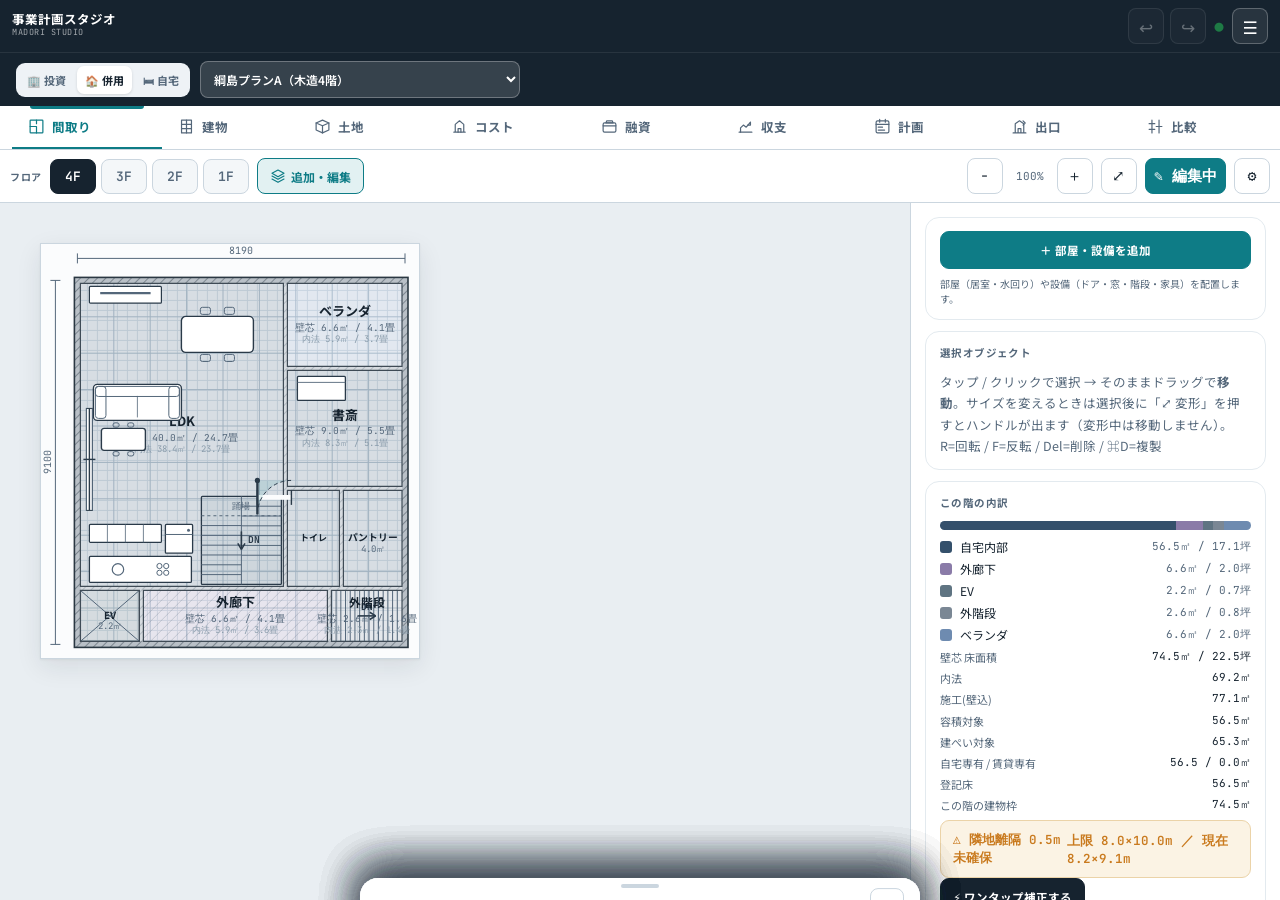
==== index.html @ b0214cd3 "feat: 間取りメーカーをPWA化し、1枚HTMLをファイル分割 1枚のHTML(396KB/3,904行)を、ホーム画面に追加できてオフラインでも動く PWAにした。あわせて今後の修正がしやすいよ" ====
<!DOCTYPE html>
<html lang="ja">
<head>
<meta charset="UTF-8">
<meta name="viewport" content="width=device-width, initial-scale=1.0, maximum-scale=1.0, user-scalable=no, viewport-fit=cover">
<title>事業計画スタジオ v43</title>

<!-- ===== PWA ===== -->
<link rel="manifest" href="manifest.webmanifest">
<meta name="theme-color" content="#16232F">
<meta name="description" content="賃貸併用住宅の間取り作成から、コスト・融資・収支・出口までを1画面で検討する事業計画スタジオ。">
<meta name="mobile-web-app-capable" content="yes">
<meta name="apple-mobile-web-app-capable" content="yes">
<meta name="apple-mobile-web-app-status-bar-style" content="black-translucent">
<meta name="apple-mobile-web-app-title" content="事業計画スタジオ">
<link rel="icon" href="icons/icon-192.png" sizes="192x192" type="image/png">
<link rel="icon" href="icons/favicon.svg" type="image/svg+xml">
<link rel="apple-touch-icon" href="icons/apple-touch-icon.png">

<link rel="preconnect" href="https://fonts.googleapis.com">
<link rel="preconnect" href="https://fonts.gstatic.com" crossorigin>
<link href="https://fonts.googleapis.com/css2?family=Space+Grotesk:wght@400;500;600;700&family=JetBrains+Mono:wght@400;500;600;700&family=Noto+Sans+JP:wght@400;500;700;900&display=swap" rel="stylesheet">
<link rel="stylesheet" href="css/app.css">
<link rel="stylesheet" href="css/app-extra.css">
<link rel="stylesheet" href="css/pwa.css">
</head>
<body>
<div class="app">
  <header>
    <div class="hleft"><div class="brand"><b>事業計画スタジオ</b><span>MADORI STUDIO</span></div></div>
    <div class="hright">
      <button class="menuBtn" id="undoBtn" title="元に戻す">↩</button>
      <button class="menuBtn" id="redoBtn" title="やり直す">↪</button>
      <span class="savedot" id="saveDot" title="自動保存">●</span>
      <button class="menuBtn" id="menuBtn" title="メニュー">☰</button>
    </div>
  </header>
  <div class="subhead">
    <div class="modebar" id="modebar">
      <button data-mode="invest" title="収益物件（自宅なし）">🏢 投資</button>
      <button data-mode="hybrid" title="自宅＋賃貸">🏠 併用</button>
      <button data-mode="home" title="自宅のみ">🛏 自宅</button>
    </div>
    <select id="scenSel" title="シナリオ切替"></select>
  </div>
  <nav class="tabbar" id="tabbar">
    <button data-view="plan" class="active"><svg viewBox="0 0 24 24"><rect x="3" y="3" width="18" height="18" rx="1"/><path d="M3 12h9M12 12v9M12 3v5"/></svg>間取り</button>
    <button data-view="building"><svg viewBox="0 0 24 24"><rect x="5" y="3" width="14" height="18"/><path d="M5 9h14M5 15h14M12 3v18"/></svg>建物</button>
    <button data-view="tochi"><svg viewBox="0 0 24 24"><path d="M3 7l9-4 9 4-9 4-9-4z"/><path d="M3 7v10l9 4 9-4V7"/><path d="M12 11v10"/></svg>土地</button>
    <button data-view="cost"><svg viewBox="0 0 24 24"><path d="M4 20h16M6 20V9l6-5 6 5v11"/><path d="M10 20v-5h4v5"/></svg>コスト</button>
    <button data-view="loan"><svg viewBox="0 0 24 24"><rect x="3" y="7" width="18" height="13" rx="2"/><path d="M3 11h18M8 4h8l1 3H7z"/></svg>融資</button>
    <button data-view="sim"><svg viewBox="0 0 24 24"><path d="M3 20h18"/><path d="M5 20v-6l4-4 4 3 6-7"/><path d="M19 6v4h-4"/></svg>収支</button>
    <button data-view="sched"><svg viewBox="0 0 24 24"><rect x="3" y="4" width="18" height="17" rx="2"/><path d="M3 9h18M8 2v4M16 2v4M6 13h6M6 17h9"/></svg>計画</button>
    <button data-view="exit" data-modes="invest hybrid"><svg viewBox="0 0 24 24"><path d="M3 21h18M6 21V8l6-4 6 4v13M10 21v-6h4v6"/><path d="M17 4l3 3-3 3"/></svg>出口</button>
    <button data-view="comp"><svg viewBox="0 0 24 24"><path d="M7 3v18M17 3v18M3 8h8M13 12h8M3 16h8"/></svg>比較</button>
  </nav>
  <main>
    <!-- ===== 間取り ===== -->
    <section class="view active" id="view-plan">
      <div class="plantop">
        <span class="floorlbl">フロア</span>
        <div class="ftabs" id="floortabs"></div>
        <button class="floorbtn" id="addFloor" title="フロアの切替・追加・複製・削除">
          <svg viewBox="0 0 24 24" aria-hidden="true"><path d="M12 3l9 5-9 5-9-5 9-5z"/><path d="M3 12l9 5 9-5"/><path d="M3 16.5l9 5 9-5"/></svg>追加・編集
        </button>
        <span style="flex:1"></span>
        <button class="iconbtn" id="zoomOut">−</button><span class="zoomval" id="zoomVal">100%</span><button class="iconbtn" id="zoomIn">＋</button>
        <button class="iconbtn" id="zoomFit" title="全体表示">⤢</button>
        <button class="iconbtn lockbtn editing" id="lockBtn" title="編集モード / 閲覧モードの切替">✎ 編集中</button>
        <button class="iconbtn" id="dispBtn" title="表示・設定">⚙</button>
      </div>
      <div class="planbody">
        <div class="stage" id="stage">
          <div class="canvaswrap" id="canvaswrap"><svg class="sheet" id="sheet" xmlns="http://www.w3.org/2000/svg"></svg></div>
          <div class="nudge" id="nudgePad">
            <button class="ndhead" id="ndMode" title="位置微調 ⇄ サイズ変更">✥ 位置を微調整</button>
            <div class="ndgrid">
            <button class="cnr" id="ndPos" title="パッドの位置を変える">✥</button><button data-nd="0,-1" title="上へ">↑</button><button class="cnr" id="ndUp" title="移動量を大きく">＋</button>
            <button data-nd="-1,0" title="左へ">←</button><button class="step" id="ndStep" title="移動量を切替">50mm</button><button data-nd="1,0" title="右へ">→</button>
            <button class="cnr" id="ndDn" title="移動量を小さく">－</button><button data-nd="0,1" title="下へ">↓</button><button class="cnr" id="ndClose" title="閉じる（移動モードへ）">✕</button>
            </div>
          </div>
          <div class="viewbadge" id="viewBadge">👁 閲覧モード（図面は動かせません）</div>
        </div>
        <aside class="deskside">
          <div class="card deskadd"><button class="btn pri" id="deskAddBtn">＋ 部屋・設備を追加</button><div class="hint" style="margin:7px 0 0">部屋（居室・水回り）や設備（ドア・窓・階段・家具）を配置します。</div></div>
          <div class="card"><h3>選択オブジェクト</h3>
            <div class="empty" id="inspectorEmptyD">タップ / クリックで選択 → そのままドラッグで<b>移動</b>。サイズを変えるときは選択後に「⤢ 変形」を押すとハンドルが出ます（変形中は移動しません）。<br>R=回転 / F=反転 / Del=削除 / ⌘D=複製</div>
            <div id="inspD"></div>
          </div>
          <div class="card"><h3>この階の内訳</h3><div id="floorSummaryD"></div></div>
        </aside>
      </div>
      <button class="fab" id="fabAdd" title="追加">＋</button>
      <div class="selbar pos-left" id="selbar">
        <button id="sbPos" title="バーの位置を変える">⇄</button>
        <span class="nm" id="selName"></span>
        <button id="sbMode" title="移動 / 変形 / 微調 を切替">✋ 移動</button>
        <button id="sbMerge" title="もう一つの部屋と合体">⊕ 合体</button>
        <button id="sbRot">回転</button><button id="sbFlip">反転</button><button id="sbDup">複製</button>
        <button class="pri" id="sbEdit">詳細</button><button class="dngr" id="sbDel">削除</button>
      </div>
    </section>
    <!-- ===== 建物 ===== -->
    <section class="view" id="view-building"><div class="scrollview"><div class="inner" id="buildingView"></div></div></section>
    <!-- ===== 資金 ===== -->
    <section class="view" id="view-tochi"><div class="scrollview"><div class="inner" id="tochiView"></div></div></section>
    <section class="view" id="view-cost"><div class="scrollview"><div class="inner" id="costView"></div></div></section>
    <!-- ===== 融資 ===== -->
    <section class="view" id="view-loan"><div class="scrollview"><div class="inner" id="loanView"></div></div></section>
    <!-- ===== 収支 ===== -->
    <section class="view" id="view-sim"><div class="scrollview"><div class="inner" id="simView"></div></div></section>
      <!-- ===== 計画 ===== -->
    <section class="view" id="view-sched"><div class="scrollview"><div class="inner" id="schedView"></div></div></section>
    <!-- ===== 出口 ===== -->
    <section class="view" id="view-exit"><div class="scrollview"><div class="inner" id="exitView"></div></div></section>
    <!-- ===== 比較 ===== -->
    <section class="view" id="view-comp"><div class="scrollview"><div class="inner" id="compView"></div></div></section>
  </main>
</div>

<div class="backdrop" id="backdrop"></div>

<div class="bsheet" id="addSheet"><div class="bh"><b>間取りに追加</b><button class="close" data-close>✕</button></div><div class="bc" id="addSheetBody"></div></div>
<div class="bsheet" id="inspSheet"><div class="bh"><b>オブジェクト詳細</b><button class="close" data-close>✕</button></div><div class="bc" id="inspM"></div></div>
<div class="bsheet" id="varSheet"><div class="bh"><b>バリエーション（型・サイズ）</b><button class="close" data-close>✕</button></div><div class="bc" id="varSheetBody"></div></div>
<div class="bsheet" id="dispSheet"><div class="bh"><b>表示設定</b><button class="close" data-close>✕</button></div><div class="bc" id="dispSheetBody"></div></div>
<div class="bsheet" id="exportSheet"><div class="bh"><b>エクスポート</b><button class="close" data-close>✕</button></div><div class="bc" id="exportSheetBody"></div></div>
<div class="bsheet" id="menuSheet"><div class="bh"><b>メニュー</b><button class="close" data-close>✕</button></div><div class="bc" id="menuSheetBody"></div></div>
<div class="bsheet" id="floorSheet"><div class="bh"><b>フロア（切替・追加・複製・削除）</b><button class="close" data-close>✕</button></div><div class="bc" id="floorSheetBody"></div></div>

<input type="file" id="fileInput" accept="application/json" style="display:none">
<div class="dimtip" id="dimtip"></div>

<!-- 更新通知バー（Service Workerが新バージョンを検知したときだけ表示） -->
<div class="pwa-update" id="pwaUpdate" role="status" aria-live="polite">
  <span>新しいバージョンがあります</span>
  <button type="button" id="pwaReload">更新する</button>
  <button type="button" id="pwaDismiss" class="ghost" aria-label="閉じる">×</button>
</div>

<script src="js/01-model.js"></script>
<script src="js/02-geometry.js"></script>
<script src="js/03-canvas.js"></script>
<script src="js/04-interact.js"></script>
<script src="js/05-geom-ops.js"></script>
<script src="js/06-finance.js"></script>
<script src="js/07-ui-parts.js"></script>
<script src="js/08-inspector.js"></script>
<script src="js/09-sheets.js"></script>
<script src="js/10-floors-io.js"></script>
<script src="js/11-state.js"></script>
<script src="js/12-view-cost.js"></script>
<script src="js/13-view-loan.js"></script>
<script src="js/14-view-sim.js"></script>
<script src="js/15-view-sched.js"></script>
<script src="js/16-view-comp.js"></script>
<script src="js/17-export.js"></script>
<script src="js/18-cards.js"></script>
<script src="js/19-view-tochi.js"></script>
<script src="js/99-boot.js"></script>
<script src="pwa.js"></script>
</body>
</html>
---- css/app.css ----
/* 事業計画スタジオ — 基本レイアウト・共通コンポーネント */
:root{
  --paper:#FBFCFD;--app-bg:#E9EEF2;--panel:#FFFFFF;--ink:#16232F;--ink-soft:#54677A;
  --line:#CBD6DF;--line-soft:#E3EAEF;--grid:#DCE5EB;--grid-major:#B9C8D3;--wall:#2A3A49;
  --accent:#0E7C86;--accent-soft:#E2F1F2;--wood:#A6763C;--own:#34506B;--rent:#0E7C86;
  --ok:#1E7A45;--ok-bg:#E7F4EC;--ng:#B4402F;--ng-bg:#FBEDEA;--warn:#C97A1E;--warn-bg:#FBF3E4;
  --mono:'JetBrains Mono',ui-monospace,monospace;--sans:'Space Grotesk','Noto Sans JP',system-ui,sans-serif;--jp:'Noto Sans JP',system-ui,sans-serif;
  --tabbar-h:56px;--sab:env(safe-area-inset-bottom,0px);
}
*{box-sizing:border-box;-webkit-tap-highlight-color:transparent}
html,body{height:100%}
body{margin:0;font-family:var(--sans);color:var(--ink);background:var(--app-bg);-webkit-font-smoothing:antialiased;overflow:hidden;overscroll-behavior:none}
.app{display:flex;flex-direction:column;height:100dvh}
button{font-family:var(--jp)}
/* ---------- Header ---------- */
header{display:flex;align-items:center;justify-content:space-between;gap:10px;padding:8px 12px;background:var(--ink);color:#fff;z-index:40;flex:0 0 auto}
.hleft{min-width:0;flex:1 1 auto;overflow:hidden}
.hright{display:flex;align-items:center;gap:6px;flex:0 0 auto}
.brand{display:flex;flex-direction:column;line-height:1.1;min-width:0}
.brand b{font-size:12.5px;font-weight:700;white-space:nowrap;overflow:hidden;text-overflow:ellipsis}
.brand span{font-family:var(--mono);font-size:8.5px;opacity:.6;letter-spacing:.5px}
.subhead{display:flex;align-items:center;gap:8px;padding:6px 10px;background:var(--ink);color:#fff;border-top:1px solid rgba(255,255,255,.08);flex:0 0 auto}
.subhead .modebar{flex:0 0 auto}
.subhead #scenSel{flex:1 1 auto;min-width:0;width:100%;font-family:var(--jp);font-weight:600;font-size:12px;padding:8px 9px;border:1px solid rgba(255,255,255,.28);border-radius:8px;background:rgba(255,255,255,.14);color:#fff}
.subhead #scenSel option{color:var(--ink)}
.menuBtn{width:36px;height:36px;border-radius:8px;border:1px solid rgba(255,255,255,.25);background:rgba(255,255,255,.08);color:#fff;font-size:17px;cursor:pointer;display:grid;place-items:center;flex:0 0 auto}
/* ---------- Tabbar ---------- */
nav.tabbar{display:flex;background:var(--panel);border-top:1px solid var(--line);z-index:45;flex:0 0 auto;overflow-x:auto;scrollbar-width:none;padding-bottom:var(--sab)}
nav.tabbar::-webkit-scrollbar{display:none}
nav.tabbar button{flex:1 0 auto;min-width:60px;border:none;background:none;padding:6px 6px 8px;cursor:pointer;display:flex;flex-direction:column;align-items:center;gap:3px;color:var(--ink-soft);font-size:10.5px;font-weight:700;position:relative}
nav.tabbar button svg{width:20px;height:20px;stroke:currentColor;fill:none;stroke-width:1.7;stroke-linecap:round;stroke-linejoin:round}
nav.tabbar button.active{color:var(--accent)}
nav.tabbar button.active::after{content:'';position:absolute;top:0;left:12%;right:12%;height:2.5px;border-radius:0 0 3px 3px;background:var(--accent)}
/* ---------- Views ---------- */
main{flex:1;min-height:0;position:relative}
.view{display:none;height:100%}
.view.active{display:flex;flex-direction:column}
.scrollview{overflow-y:auto;-webkit-overflow-scrolling:touch;padding:14px 14px calc(20px + var(--sab));}
.scrollview .inner{max-width:760px;margin:0 auto}
/* ---------- Plan view ---------- */
#view-plan{flex-direction:column}
.plantop{display:flex;align-items:center;gap:8px;padding:8px 10px;background:var(--panel);border-bottom:1px solid var(--line);flex:0 0 auto;overflow-x:auto;scrollbar-width:none}
.plantop::-webkit-scrollbar{display:none}
.ftabs{display:flex;gap:5px;flex:0 0 auto}
.floorlbl{font-family:var(--jp);font-size:10px;font-weight:700;color:var(--ink-soft);flex:0 0 auto;letter-spacing:.5px}
.floorbtn{display:inline-flex;align-items:center;gap:5px;height:36px;padding:0 12px;border:1.5px solid var(--accent);background:var(--accent-soft);color:var(--accent);border-radius:8px;font-family:var(--jp);font-size:12px;font-weight:700;cursor:pointer;flex:0 0 auto;white-space:nowrap}
.floorbtn svg{width:16px;height:16px;stroke:currentColor;fill:none;stroke-width:1.7;stroke-linecap:round;stroke-linejoin:round}
.floorbtn:active{background:var(--accent);color:#fff}
.ftab{font-family:var(--mono);font-size:13px;font-weight:600;padding:8px 14px;border-radius:8px;border:1px solid var(--line);background:#F4F7F9;color:var(--ink-soft);cursor:pointer;white-space:nowrap}
.ftab.active{background:var(--ink);color:#fff;border-color:var(--ink)}
.lockbtn{min-width:auto;padding:0 12px;font-family:var(--jp);font-size:12px;font-weight:800;gap:5px;display:flex;align-items:center}
.lockbtn.editing{background:var(--accent);color:#fff;border-color:var(--accent)}
.lockbtn.viewing{background:#F0F3F5;color:var(--ink-soft)}
.viewbadge{position:absolute;left:50%;top:8px;transform:translateX(-50%);z-index:18;background:rgba(22,35,47,.86);color:#fff;font-size:11px;font-weight:700;font-family:var(--jp);padding:5px 12px;border-radius:999px;pointer-events:none;display:none}
.viewbadge.show{display:block}
.iconbtn{min-width:36px;height:36px;display:grid;place-items:center;border:1px solid var(--line);background:#fff;border-radius:8px;cursor:pointer;font-family:var(--mono);font-size:15px;color:var(--ink);flex:0 0 auto;padding:0 8px}
.iconbtn:active{background:var(--accent-soft)}
.zoomval{font-family:var(--mono);font-size:11px;color:var(--ink-soft);min-width:38px;text-align:center;flex:0 0 auto}
.planbody{flex:1;display:flex;min-height:0}
.stage{flex:1;position:relative;overflow:auto;background:var(--app-bg);touch-action:pan-x pan-y}
.canvaswrap{padding:40px;min-width:min-content;min-height:min-content}
svg.sheet{display:block;background:var(--paper);box-shadow:0 1px 2px rgba(22,35,47,.06),0 8px 24px rgba(22,35,47,.09);border:1px solid var(--line);touch-action:none}
.obj{cursor:grab}
/* selection action bar (mobile) */
.selbar{position:absolute;display:none;gap:6px;background:var(--ink);border-radius:12px;padding:8px;box-shadow:0 8px 24px rgba(22,35,47,.35);z-index:20;align-items:center}
.selbar.pos-bottom{left:8px;right:8px;bottom:8px;flex-direction:row;overflow-x:auto;flex-wrap:nowrap;scrollbar-width:none}
.selbar.pos-bottom::-webkit-scrollbar{display:none}
.selbar.pos-bottom button{flex:0 0 auto;padding:0 10px;font-size:12px}
.insptabs{display:flex;gap:6px;margin:0 0 10px}
.insptabs button{flex:1;border:1px solid var(--line);background:#fff;border-radius:9px;padding:9px 6px;font-family:var(--jp);font-size:12.5px;font-weight:800;color:var(--ink-soft);cursor:pointer}
.insptabs button.on{background:var(--accent);color:#fff;border-color:var(--accent)}
.selbar.pos-left{left:6px;top:50%;transform:translateY(-50%);flex-direction:column;padding:6px;gap:5px}
.selbar.pos-right{right:6px;top:50%;transform:translateY(-50%);flex-direction:column;padding:6px;gap:5px}
.selbar.pos-left .nm,.selbar.pos-right .nm{display:none}
.selbar.pos-left button,.selbar.pos-right button{width:46px;min-width:0;height:36px;padding:0;font-size:10.5px;letter-spacing:-.02em}
.selbar.pos-left button#sbPos,.selbar.pos-right button#sbPos{height:28px;background:rgba(255,255,255,.06)}
.selbar button#sbPos{min-width:34px;background:rgba(255,255,255,.06)}
.fab.fabLeft{right:auto;left:14px}
.nudge{position:absolute;bottom:14px;right:14px;z-index:21;display:none;background:rgba(22,35,47,.9);padding:4px;border-radius:11px;box-shadow:0 6px 18px rgba(22,35,47,.32);touch-action:none}
.nudge.show{display:block}
.ndgrid{display:grid;grid-template-columns:repeat(3,var(--nd,30px));grid-template-rows:repeat(3,calc(var(--nd,30px) - 4px));gap:3px}
.nudge.sz-S{--nd:28px}
.nudge.sz-M{--nd:34px}
.nudge.sz-L{--nd:42px}
.ndhead{display:block;width:100%;border:0;background:rgba(255,255,255,.16);color:#fff;border-radius:7px;padding:4px 2px;font-family:var(--jp);font-size:9.5px;font-weight:800;margin-bottom:3px;cursor:grab;letter-spacing:-.03em;touch-action:none;white-space:nowrap}
.ndhead.rz{background:var(--accent)}
.nudge.pos-br{bottom:14px;right:14px;top:auto;left:auto}
.nudge.pos-bl{bottom:14px;left:14px;top:auto;right:auto}
.nudge.pos-tr{top:14px;right:14px;bottom:auto;left:auto}
.nudge.pos-tl{top:14px;left:14px;bottom:auto;right:auto}
.nudge button.cnr{background:rgba(255,255,255,.06);font-size:11px;color:#B9C8D3}
.nudge button.cnr:active{background:rgba(255,255,255,.2)}
.nudge button{border:0;background:rgba(255,255,255,.12);color:#fff;border-radius:7px;font-size:13px;display:grid;place-items:center;cursor:pointer;font-family:var(--mono);padding:0;line-height:1}
.nudge button:active{background:var(--accent)}
.nudge button.step{font-size:9px;font-family:var(--jp);font-weight:800;background:rgba(255,255,255,.22);letter-spacing:-.03em}
.nudge span{display:block}
.selbar.show{display:flex}
.selbar .nm{color:#fff;font-size:11.5px;font-weight:700;font-family:var(--jp);flex:1;min-width:0;overflow:hidden;text-overflow:ellipsis;white-space:nowrap;padding-left:6px}
.selbar button{height:38px;min-width:42px;border-radius:8px;border:none;background:rgba(255,255,255,.12);color:#fff;font-size:11px;font-weight:700;cursor:pointer;padding:0 8px}
.selbar button.pri{background:var(--accent)}
.selbar button.dngr{background:rgba(224,90,74,.85)}
.fab{position:absolute;right:14px;bottom:60px;width:52px;height:52px;border-radius:16px;background:var(--accent);color:#fff;border:none;font-size:26px;box-shadow:0 8px 20px rgba(14,124,134,.45);cursor:pointer;z-index:19;display:grid;place-items:center}
/* desktop side */
aside.deskside{display:none}
/* ---------- Sections / cards ---------- */
.card{background:var(--panel);border:1px solid var(--line-soft);border-radius:14px;padding:14px 15px;margin-bottom:12px;box-shadow:0 1px 2px rgba(22,35,47,.04)}
.card h3{margin:0 0 10px;font-size:10.5px;letter-spacing:.8px;text-transform:uppercase;color:var(--ink-soft);font-weight:700;font-family:var(--sans)}
.card h3 .tag{float:right;font-family:var(--mono);font-size:9.5px;color:var(--accent);text-transform:none;letter-spacing:0}
.field{display:flex;flex-direction:column;gap:3px;margin-bottom:9px}
.field label{font-size:10.5px;color:var(--ink-soft);font-weight:600;font-family:var(--jp)}
select,input[type=number],input[type=text]{font-family:var(--mono);font-size:14px;padding:8px 9px;border:1px solid var(--line);border-radius:8px;background:#fff;color:var(--ink);width:100%;min-height:38px}
input[type=text]{font-family:var(--jp)}
.row2{display:grid;grid-template-columns:1fr 1fr;gap:9px}
.row3{display:grid;grid-template-columns:1fr 1fr 1fr;gap:7px}
.switch{display:inline-flex;align-items:center;gap:7px;cursor:pointer;font-size:12px;color:var(--ink);font-weight:600;font-family:var(--jp);min-height:34px}
.switch input{accent-color:var(--accent);width:17px;height:17px}
button.btn{font-family:var(--jp);font-size:12.5px;font-weight:700;padding:9px 12px;border-radius:9px;border:1px solid var(--line);background:#fff;color:var(--ink);cursor:pointer;white-space:nowrap;min-height:38px}
button.btn.pri{background:var(--accent);color:#fff;border-color:var(--accent)}
.deskadd .btn{width:100%}
button.btn:active{background:var(--accent-soft)}
button.btn.solid{background:var(--ink);color:#fff;border-color:var(--ink)}
button.btn.del{border-color:#e6b3ae;color:var(--ng)}
.readout{display:flex;justify-content:space-between;align-items:baseline;background:#F4F7F9;border:1px solid var(--line-soft);border-radius:8px;padding:9px 11px;margin-bottom:7px;gap:8px}
.readout .k{font-size:11px;color:var(--ink-soft);font-weight:600;font-family:var(--jp)}
.readout .v{font-family:var(--mono);font-size:13px;font-weight:600;text-align:right}
.grid2{display:grid;grid-template-columns:1fr auto;gap:5px 10px;font-family:var(--mono);font-size:12px;margin-top:6px}
.grid2 .g-k{color:var(--ink-soft);font-family:var(--jp)}.grid2 .g-v{text-align:right}
.grid3{display:grid;grid-template-columns:1.2fr 1fr 1fr;gap:4px 8px;font-family:var(--mono);font-size:12px;margin-top:6px}
.grid3 .h{font-family:var(--jp);color:var(--ink-soft);font-weight:700;font-size:9.5px}
.grid3 .g-k{color:var(--ink-soft);font-family:var(--jp)}.grid3 .g-v{text-align:right}
.subttl{font-size:10.5px;color:var(--ink-soft);font-family:var(--jp);font-weight:700;margin:13px 0 5px}
.hint{font-size:10.5px;color:var(--ink-soft);font-family:var(--jp);line-height:1.6;margin-top:9px}
.ratio{display:flex;justify-content:space-between;align-items:center;margin-top:7px;padding:10px 12px;border-radius:9px;font-family:var(--mono);font-size:12.5px;border:1px solid var(--line-soft);font-weight:600}
.ratio.ok{background:var(--ok-bg);border-color:#B6DEC4;color:var(--ok)}
.ratio.ng{background:var(--ng-bg);border-color:#EAC0B9;color:var(--ng)}
.ratio.warn{background:var(--warn-bg);border-color:#EBD3A8;color:var(--warn)}
.big{background:var(--ink);color:#fff;border-radius:10px;padding:12px 14px;margin-top:9px;display:flex;justify-content:space-between;align-items:baseline}
.big .k{font-size:11.5px;opacity:.85;font-family:var(--jp)}.big .v{font-family:var(--mono);font-size:17px;font-weight:700}
.patlist{display:flex;flex-direction:column;gap:6px;margin:6px 0}
.patlist button{display:block;width:100%;text-align:left;border:1px solid var(--line);background:#fff;border-radius:10px;padding:9px 11px;cursor:pointer;font-family:var(--jp);color:var(--ink)}
.patlist button.on{border-color:var(--accent);background:rgba(14,124,134,.07)}
.patlist button b{display:block;font-size:12.5px;font-weight:800;margin-bottom:3px}
.patlist button .sz{display:flex;gap:10px;flex-wrap:wrap;font-family:var(--mono);font-size:10.5px;color:var(--ink-soft)}
.patlist button .sz i{font-style:normal;background:#EEF2F5;border-radius:4px;padding:1px 5px}
.patlist button small{display:block;margin-top:4px;font-size:10px;color:var(--ink-soft);line-height:1.45}
.tblwrap{overflow-x:auto;-webkit-overflow-scrolling:touch}
.tblwrap table.cost{min-width:560px}
table.cost tr.sumrow td{border-top:1px solid var(--line);font-weight:800}
table.cost{width:100%;border-collapse:collapse;margin-top:4px;font-family:var(--mono);font-size:12px}
table.cost th{font-size:9.5px;color:var(--ink-soft);font-weight:700;text-align:right;padding:3px 4px;font-family:var(--jp)}
table.cost th:first-child{text-align:left}
table.cost td{padding:3px 4px;text-align:right}
table.cost td:first-child{text-align:left;font-family:var(--jp)}
table.cost input{width:64px;text-align:right;padding:6px 6px;min-height:34px}
.kbar{height:9px;border-radius:5px;background:var(--line-soft);overflow:hidden;display:flex;margin:7px 0 5px}
.kbar i{display:block;height:100%}
.legend{display:flex;flex-direction:column;gap:5px;margin-top:8px}
.legend .li{display:flex;align-items:center;gap:8px;font-size:12px;font-family:var(--jp)}
.legend .dot{width:12px;height:12px;border-radius:3px;flex:0 0 auto}
.legend .amt{margin-left:auto;font-family:var(--mono);font-size:11px;color:var(--ink-soft)}
.flags{display:grid;grid-template-columns:1fr 1fr;gap:6px 8px;margin:2px 0 8px}
.flags label{display:flex;align-items:center;gap:7px;font-size:12px;font-family:var(--jp);cursor:pointer;min-height:30px}
.flags input{accent-color:var(--accent);width:17px;height:17px}
.miniact{display:flex;gap:7px;margin-top:8px;flex-wrap:wrap}
.miniact button{flex:1;min-width:60px}
.calc{background:#F4F7F9;border:1px solid var(--line-soft);border-radius:8px;padding:10px 11px;font-family:var(--mono);font-size:12px;line-height:1.8}
.calc .rowc{display:flex;justify-content:space-between}
.calc .warnc{color:var(--warn)}.calc .okc{color:var(--ok)}
.empty{color:var(--ink-soft);font-size:12.5px;line-height:1.7;font-family:var(--jp)}
/* ---------- Badges strip ---------- */
.badges{display:grid;grid-template-columns:1fr 1fr;gap:8px;margin-bottom:12px}
.badge{border-radius:12px;padding:10px 12px;border:1px solid var(--line-soft);background:var(--panel)}
.badge .bk{font-size:10px;color:var(--ink-soft);font-weight:700;font-family:var(--jp)}
.badge .bv{font-family:var(--mono);font-size:15px;font-weight:700;margin-top:2px}
.badge.ok .bv{color:var(--ok)}.badge.ng .bv{color:var(--ng)}.badge.warn .bv{color:var(--warn)}
/* ---------- Building stack view ---------- */
.stack{display:flex;flex-direction:column;gap:0;margin:4px 0 12px}
.slab{display:flex;gap:12px;align-items:stretch;background:var(--panel);border:1px solid var(--line);padding:10px 12px;cursor:pointer;position:relative}
.slab:first-child{border-radius:14px 14px 0 0}
.slab:last-child{border-radius:0 0 14px 14px;border-bottom-width:3px}
.slab + .slab{border-top:none}
.slab:active{background:var(--accent-soft)}
.slab .thumb{flex:0 0 auto;display:grid;place-items:center}
.slab .thumb svg{display:block;background:var(--paper);border:1px solid var(--line-soft);border-radius:4px}
.slab .meta{flex:1;min-width:0;display:flex;flex-direction:column;justify-content:center;gap:4px}
.slab .fn{font-family:var(--mono);font-weight:700;font-size:15px}
.slab .fa{font-family:var(--mono);font-size:11px;color:var(--ink-soft)}
.slab .fbar{height:7px;border-radius:4px;background:var(--line-soft);overflow:hidden;display:flex}
.slab .fbar i{height:100%}
.slab .go{align-self:center;color:var(--ink-soft);font-size:16px}
.gauge{margin:6px 0 4px}
.gauge .gtrack{position:relative;height:26px;border-radius:8px;background:linear-gradient(90deg,var(--ng-bg),var(--ng-bg) 50%,var(--ok-bg) 50%);border:1px solid var(--line-soft);overflow:hidden}
.gauge .gfill{position:absolute;left:0;top:0;bottom:0;background:var(--own);opacity:.85}
.gauge .gmark{position:absolute;left:50%;top:-2px;bottom:-2px;width:2px;background:var(--ink)}
.gauge .glabel{position:absolute;inset:0;display:flex;align-items:center;justify-content:center;color:#fff;font-family:var(--mono);font-weight:700;font-size:13px;text-shadow:0 1px 2px rgba(0,0,0,.4)}
/* ---------- Bottom sheets ---------- */
.backdrop{position:fixed;inset:0;background:rgba(22,35,47,.45);opacity:0;pointer-events:none;transition:opacity .18s;z-index:60}
.backdrop.show{opacity:1;pointer-events:auto}
.bsheet{position:fixed;left:0;right:0;bottom:0;max-height:82dvh;background:var(--panel);border-radius:18px 18px 0 0;transform:translateY(105%);transition:transform .22s cubic-bezier(.3,.9,.3,1);z-index:70;display:flex;flex-direction:column;box-shadow:0 -10px 40px rgba(22,35,47,.25)}
.bsheet.open{transform:translateY(0)}
.bsheet .bh{flex:0 0 auto;padding:10px 16px 8px;display:flex;align-items:center;gap:10px;border-bottom:1px solid var(--line-soft)}
.bsheet .bh::before{content:"";position:absolute;top:6px;left:50%;transform:translateX(-50%);width:38px;height:4px;border-radius:2px;background:var(--line)}
.bsheet .bh b{font-size:13px;font-family:var(--jp);flex:1;padding-top:4px}
.bsheet .bh .close{width:34px;height:34px;border-radius:8px;border:1px solid var(--line);background:#fff;font-size:14px;cursor:pointer}
.bsheet .bc{overflow-y:auto;-webkit-overflow-scrolling:touch;padding:12px 16px calc(16px + var(--sab))}
/* palette in sheet */
.palcat{font-size:10.5px;color:var(--ink-soft);font-weight:700;font-family:var(--jp);margin:12px 0 7px}
.palcat:first-child{margin-top:0}
.palgrid{display:grid;grid-template-columns:repeat(auto-fill,minmax(96px,1fr));gap:7px}
.palgrid button{border:1px solid var(--line);border-radius:10px;background:#fff;padding:9px 6px;font-family:var(--jp);font-size:11.5px;font-weight:600;cursor:pointer;display:flex;flex-direction:column;align-items:center;gap:4px;min-height:52px}
.palgrid button small{font-family:var(--mono);font-size:9px;color:var(--ink-soft);font-weight:500}
.palgrid button:active{background:var(--accent-soft);border-color:var(--accent)}
.palgrid button .sw{width:14px;height:14px;border-radius:4px}
/* menu sheet */
.menulist{display:flex;flex-direction:column;gap:7px}
.menulist button{text-align:left;display:flex;align-items:center;gap:10px}
/* chart */
.chartbox{margin-top:8px;border:1px solid var(--line-soft);border-radius:10px;background:#fff;padding:8px 6px 2px;overflow:hidden}
.chartbox svg{display:block;width:100%;height:auto}
.charttitle{font-size:10px;color:var(--ink-soft);font-weight:700;font-family:var(--jp);padding:0 6px 4px}
.cftable{overflow-x:auto;margin-top:8px;border:1px solid var(--line-soft);border-radius:10px}
.cftable table{border-collapse:collapse;font-family:var(--mono);font-size:10.5px;width:100%;min-width:640px}
.cftable th{position:sticky;top:0;background:#F4F7F9;font-family:var(--jp);font-size:9px;color:var(--ink-soft);padding:6px 7px;text-align:right;border-bottom:1px solid var(--line-soft);white-space:nowrap}
.cftable td{padding:4px 7px;text-align:right;border-bottom:1px solid #F1F5F8;white-space:nowrap}
.cftable td:first-child,.cftable th:first-child{text-align:left;position:sticky;left:0;background:#fff}
.cftable th:first-child{background:#F4F7F9}
.neg{color:var(--ng)}.pos{color:var(--ok)}
.dimtip{position:fixed;z-index:200;background:var(--ink);color:#fff;font-family:var(--mono);font-size:11px;padding:4px 8px;border-radius:5px;pointer-events:none;transform:translate(-50%,-160%);white-space:nowrap;display:none}
/* ---------- Desktop ---------- */
@media (min-width:900px){
  nav.tabbar{order:-0;border-top:none;border-bottom:1px solid var(--line);justify-content:flex-start;padding:0 12px}
  nav.tabbar button{flex:0 0 auto;flex-direction:row;gap:7px;padding:11px 16px;font-size:12.5px;border-bottom:2.5px solid transparent}
  nav.tabbar button.active{border-bottom-color:var(--accent)}
  nav.tabbar button svg{width:17px;height:17px}
  .app{--tabbar-h:0px}
  aside.deskside{display:flex;flex-direction:column;width:370px;flex:0 0 370px;background:var(--panel);border-left:1px solid var(--line);overflow-y:auto;padding:14px}
  aside.deskside .card{box-shadow:none}
  .fab{display:none}
  .selbar.pos-bottom{left:auto;right:390px;max-width:520px}
  .selbar.pos-right{right:384px}
  .badges{grid-template-columns:repeat(4,1fr)}
  .bsheet{left:50%;right:auto;transform:translate(-50%,110%);width:560px;border-radius:18px;bottom:30px}
  .bsheet.open{transform:translate(-50%,0)}
  /* ---- v12: PC最適化 ---- */
  .subhead{padding:8px 16px;gap:10px;justify-content:flex-start}
  .subhead #scenSel{flex:0 1 320px;max-width:320px;width:auto}
  .scrollview{padding:20px 24px calc(24px + var(--sab))}
  .scrollview .inner{max-width:880px}
  /* ホバー（PCのみ） */
  button.btn:hover{border-color:var(--accent);background:var(--accent-soft)}
  .modebar button:hover{color:var(--ink)}
  nav.tabbar button:hover{color:var(--accent)}
  .loancard:hover{border-color:var(--accent)}
  .caprow:hover,.tecard:hover,.infocard:hover{box-shadow:0 2px 10px rgba(22,35,47,.06)}
  .slab:hover{background:var(--accent-soft)}
  .chips button{cursor:pointer}
  .chips button:hover{border-color:var(--accent)}
  select,input[type=number],input[type=text]{cursor:text}
  select{cursor:pointer}
}
/* 大画面：主要指標を横に広く、読みやすい行間 */
@media (min-width:1280px){
  .scrollview .inner{max-width:960px}
  .badges{grid-template-columns:repeat(4,1fr)}
  .grid2{column-gap:24px}
}
---- css/app-extra.css ----
/* 事業計画スタジオ — v7以降の追加スタイル（上書き含むため app.css の後に読み込む） */
/* ===== v7 additions ===== */
.savedot{color:#9AA5AF;font-size:10px;align-self:center;padding:0 2px;transition:color .3s}
.savedot.on{color:var(--ok)}
.savedot.off{color:var(--ng)}
#tabbar{overflow-x:auto;scrollbar-width:none}
#tabbar::-webkit-scrollbar{display:none}
#tabbar button{min-width:56px;flex:1 0 auto}
.stepper{display:flex;align-items:stretch;gap:0}
.stepper input{flex:1;min-width:0;border-radius:0;border-left:none;border-right:none;text-align:center}
.stepper button{width:38px;min-height:38px;border:1px solid var(--line);background:var(--card);font-size:16px;font-weight:700;color:var(--ink);cursor:pointer;flex:0 0 auto}
.stepper button:first-child{border-radius:8px 0 0 8px}
.stepper button:last-child{border-radius:0 8px 8px 0}
.stepper button:active{background:var(--accent);color:#fff}
.chips{display:flex;flex-wrap:wrap;gap:6px;margin:4px 0 8px}
.chips button{border:1px solid var(--line);background:var(--card);border-radius:14px;padding:4px 10px;font-size:11.5px;cursor:pointer}
.chips button:active,.chips button.on{background:var(--accent);color:#fff;border-color:var(--accent)}
.refnote{font-size:11px;color:#54677A;background:#F2F5F8;border-radius:6px;padding:6px 8px;margin:4px 0 8px;line-height:1.55}
.segrow{display:flex;gap:6px;margin-bottom:10px}
.segrow button{flex:1;padding:9px;border:1.5px solid var(--line);background:var(--card);border-radius:9px;font-weight:700;font-size:13px;cursor:pointer}
.segrow button.on{background:var(--ink);color:#fff;border-color:var(--ink)}
.loancard{border:1.5px solid var(--line);border-radius:11px;padding:10px;margin-bottom:10px;background:var(--card)}
.loancard.active{border-color:var(--accent);box-shadow:0 0 0 2px rgba(14,124,134,.15)}
.loancard .lc-h{display:flex;align-items:center;gap:8px;margin-bottom:6px}
.loancard .lc-h b{flex:1;font-size:13.5px}
.ltag{font-size:10px;padding:2px 7px;border-radius:9px;color:#fff;font-weight:700;flex:0 0 auto}
.ltag.jutaku{background:#34506B}.ltag.apart{background:#0E7C86}.ltag.proper{background:#A67C3D}
.lcmini{display:grid;grid-template-columns:1fr 1fr;gap:2px 10px;font-size:11.5px;color:#54677A}
.lcmini b{color:var(--ink);font-variant-numeric:tabular-nums}
.gantt{overflow-x:auto;border:1px solid var(--line);border-radius:9px;background:#fff}
.gantt svg{display:block}
.rrow td input{width:100%}
.comp{overflow-x:auto}
.comp table{border-collapse:collapse;font-size:11.5px;min-width:100%}
.comp th,.comp td{border:1px solid var(--line);padding:5px 7px;text-align:right;white-space:nowrap;font-variant-numeric:tabular-nums}
.comp th:first-child,.comp td:first-child{text-align:left;position:sticky;left:0;background:var(--card);font-weight:600}
.comp tr.hd th{background:#EEF2F6;text-align:center}
.exlist label{display:flex;align-items:center;gap:8px;padding:7px 4px;border-bottom:1px solid var(--line);font-size:13px}
.exlist input{width:18px;height:18px;accent-color:var(--accent)}
.walltbl{width:100%;border-collapse:collapse;font-size:11.5px;margin:4px 0}
.walltbl th,.walltbl td{border:1px solid var(--line);padding:3px 4px;text-align:center}
.walltbl select,.walltbl input{width:100%;min-height:30px;padding:2px;font-size:11.5px}
@media print{body *{visibility:hidden}}

/* ===== モードバー ===== */
.modebar{display:flex;gap:3px;background:#EEF2F6;border-radius:9px;padding:3px}
.modebar button{border:none;background:transparent;border-radius:7px;padding:5px 9px;font-size:11.5px;font-weight:700;color:#54677A;cursor:pointer;white-space:nowrap}
.modebar button.on{background:#fff;color:var(--ink);box-shadow:0 1px 3px rgba(0,0,0,.12)}
@media(max-width:520px){.modebar button{padding:5px 7px;font-size:10.5px}.brand span{display:none}}
/* CFツリー */
.cftree{display:flex;flex-direction:column;gap:2px;margin:8px 0;font-size:11.5px}
.cftree .bar{display:flex;height:38px;border-radius:5px;overflow:hidden}
.cftree .seg{display:flex;flex-direction:column;justify-content:center;padding:2px 8px;color:#fff;min-width:0;overflow:hidden}
.cftree .seg small{opacity:.85;font-size:9px}
.cftree .seg b{font-size:12px;white-space:nowrap}
/* 投資判断マトリクス */
.jmx{border-collapse:collapse;width:100%;font-size:11px;margin:6px 0}
.jmx th,.jmx td{border:1px solid var(--line);padding:5px;text-align:center}
.jmx th{background:#EEF2F6}
.jmx .hit{background:var(--accent);color:#fff;font-weight:700}
.grade{font-size:34px;font-weight:800;text-align:center;line-height:1}
.grade.g0{color:var(--ok)}.grade.g1{color:#C79A2E}.grade.g2{color:var(--ng)}
.exitcard{border:1.5px solid var(--line);border-radius:11px;padding:10px;margin-bottom:10px}
.irrrow{display:grid;grid-template-columns:1fr 1fr;gap:4px 10px;font-family:var(--mono);font-size:12px}
.irrrow b{color:var(--ink)}


/* ============ v7.1 視認性・UI改善パッケージ ============ */
/* カード: 余白と見出しを整理 */
.card{padding:13px 14px;margin-bottom:11px}
.card h3{font-size:11px;letter-spacing:.4px;margin:0 0 11px}
.scrollview{padding:12px 12px calc(18px + var(--sab))}
/* フィールドのラベルと入力の詰まり緩和 */
.field{margin-bottom:9px}
.field label{font-size:11px;margin-bottom:3px;display:block;line-height:1.35}
select,input[type=number],input[type=text]{font-size:13.5px;min-height:40px;padding:8px 10px}
/* ボタン: 文字はみ出し対策（省略せず折返し許可＋最小高さ確保） */
button.btn{font-size:12px;padding:10px 12px;min-height:40px;line-height:1.3;white-space:normal;word-break:auto-phrase;height:auto}
.miniact{display:flex;gap:7px;flex-wrap:wrap;margin-top:9px}
.miniact .btn{flex:1 1 auto;min-width:calc(50% - 4px)}
/* セグメント（個人/法人など）の文字はみ出し対策 */
.segrow button{font-size:12px;padding:9px 6px;line-height:1.25;white-space:normal;height:auto;min-height:40px}
/* バッジ: 数値を読みやすく */
.badges{gap:7px;margin-bottom:11px}
.badge{padding:9px 11px;border-radius:11px}
.badge .bk{font-size:9.5px;line-height:1.3}
.badge .bv{font-size:15.5px}
/* 集計グリッド */
.grid2{font-size:11.5px;gap:5px 8px}
.grid3{font-size:11px}
.big{margin-top:9px}
.big .k{font-size:11.5px}.big .v{font-size:17px}
/* refnote/hint: 小さめで詰めて可読 */
.refnote{font-size:10.5px;line-height:1.5;padding:8px 9px}
.hint{font-size:11px;line-height:1.5}
.subttl{font-size:10.5px;margin:10px 0 5px}
/* テーブル全般（コスト・面積・築年など）: フォント最適化 */
.cost{font-size:11.5px}
.cost th{font-size:10px;padding:6px 5px}
.cost td{padding:5px 6px}
.cost input{font-size:12px;min-height:34px;padding:4px 6px}
/* CFテーブル: 横スクロール明示 */
.cftable{position:relative}
.cftable::after{content:'→ スワイプ';position:absolute;top:5px;right:8px;font-size:8.5px;color:var(--ink-soft);font-family:var(--jp);opacity:.6;pointer-events:none}
.cftable table{font-size:10px}
.cftable th{font-size:8.5px;padding:5px 6px}
.cftable td{padding:4px 6px}
/* レントロール: 家賃欄が横長すぎる問題を修正（テーブルを固定幅グリッドに） */
.rentroll{overflow-x:auto}
.rentroll table{width:100%;border-collapse:collapse;font-size:11.5px;table-layout:fixed;min-width:0}
.rentroll th{font-size:9.5px;color:var(--ink-soft);font-family:var(--jp);padding:5px 4px;text-align:center;background:#F4F7F9;border-bottom:1px solid var(--line-soft)}
.rentroll td{padding:4px 4px;text-align:center;border-bottom:1px solid #F1F5F8;vertical-align:middle}
.rentroll td input{width:100%;min-height:34px;font-size:12px;text-align:right;padding:3px 5px}
.rentroll col.c-floor{width:13%}.rentroll col.c-name{width:22%}.rentroll col.c-area{width:15%}
.rentroll col.c-rent{width:24%}.rentroll col.c-unit{width:16%}.rentroll col.c-occ{width:10%}
.rentroll td.tl{text-align:left;font-size:11px}
/* チップ */
.chips button{font-size:11px;padding:5px 9px}
/* 比較テーブル */
.comp table{font-size:11px}
.comp th,.comp td{padding:5px 6px}
/* インスペクタの壁テーブル */
.walltbl{font-size:10.5px}
.walltbl select,.walltbl input{font-size:10.5px;min-height:32px}
/* ステッパー：入力とボタンのバランス */
.stepper button{width:40px;min-height:40px;font-size:17px}
.stepper input{font-size:13.5px}
/* モードバー：文字を少し詰めてはみ出し防止 */
.modebar button{font-size:11px;padding:6px 8px}
/* セクション見出し（大タイトル）*/
.viewtitle{font-size:13px;font-weight:800;color:var(--ink);margin:2px 0 10px;padding-bottom:8px;border-bottom:2px solid var(--accent);letter-spacing:.3px;font-family:var(--jp)}
.viewtitle small{font-weight:500;color:var(--ink-soft);font-size:10.5px;margin-left:6px}
@media(min-width:760px){
  .badges{grid-template-columns:repeat(4,1fr)}
  select,input[type=number],input[type=text]{font-size:14px}
}

@media (prefers-reduced-motion:reduce){.bsheet,.backdrop{transition:none}}

/* ============ v9 追加：全体を少し小さめ＋投資分析UI ============ */
/* 全体的にフォントを1px前後小さく（情報密度アップ） */
select,input[type=number],input[type=text]{font-size:12.5px;min-height:37px;padding:7px 9px}
.viewtitle{font-size:12.5px}.viewtitle small{font-size:10px}
.card h3{font-size:10.5px}
.badge .bv{font-size:14px}.badge .bk{font-size:9px}
.big .v{font-size:15.5px}.big .k{font-size:10.5px}
.grid2{font-size:11px}.grid3{font-size:10.5px}
.readout .v{font-size:12px}.readout .k{font-size:10.5px}
.cost{font-size:11px}.cost th{font-size:9.5px}
.refnote{font-size:10px}.hint{font-size:10px}
.lcmini{font-size:11px}
.comp table{font-size:10.5px}.comp th,.comp td{padding:4px 6px}
.jmx{font-size:10.5px}.jmx th,.jmx td{padding:4px}
.irrrow{font-size:11px}
button.btn{font-size:11.5px;min-height:38px}
.subttl{font-size:10px}
.stepper input{font-size:12.5px}
/* ステッパー：数値が見えるよう±ボタンを小さめに（特に3列時） */
.stepper button{width:34px;min-height:38px;font-size:16px}
.stepper input{min-width:0;padding-left:3px;padding-right:3px;text-align:center}
.row3 .stepper button{width:28px;font-size:15px}
.row3 .stepper input{font-size:12px}
.row3 .field label{font-size:9.5px;white-space:nowrap;overflow:hidden;text-overflow:ellipsis}

/* ---- ガント：タスク名を左に固定（横スクロール対応） ---- */
.gantt2{display:flex;border:1px solid var(--line);border-radius:9px;background:#fff;overflow:hidden;position:relative}
.g2-names{flex:0 0 auto;width:120px;border-right:1px solid var(--line);background:#fff;position:relative;z-index:2;box-shadow:2px 0 4px rgba(22,35,47,.05)}
.g2-head{height:32px;display:flex;align-items:center;padding:0 8px;font-size:9px;font-weight:700;color:var(--ink-soft);background:#F4F7F9;border-bottom:1px solid var(--line-soft)}
.g2-name{height:34px;display:flex;align-items:center;padding:0 7px;font-size:9.5px;border-bottom:1px solid #F1F5F8;gap:5px}
.g2-name .cdot{width:7px;height:7px;border-radius:2px;flex:0 0 auto}
.g2-name .nm{line-height:1.12;overflow:hidden;display:-webkit-box;-webkit-line-clamp:2;-webkit-box-orient:vertical;word-break:break-word}
.g2-name.done{color:#9AA5AF;text-decoration:line-through}
.g2-scroll{flex:1;overflow-x:auto;-webkit-overflow-scrolling:touch}
.g2-scroll svg{display:block}
.g2-hint{font-size:9px;color:var(--ink-soft);opacity:.7;text-align:right;margin:4px 2px 0}

/* ---- 複数Cap売却試算：カード型で視認性UP ---- */
.capsim{display:flex;flex-direction:column;gap:7px;margin-top:4px}
.caprow{border:1px solid var(--line-soft);border-radius:10px;padding:9px 11px;background:#fff}
.caprow.base{border-color:var(--accent);background:var(--accent-soft);box-shadow:0 0 0 1px var(--accent) inset}
.caprow .caphd{display:flex;align-items:baseline;gap:8px;margin-bottom:6px}
.caprow .capv{font-family:var(--mono);font-weight:700;font-size:15px;color:var(--ink)}
.caprow .captag{font-size:9px;font-weight:700;color:#fff;background:var(--accent);border-radius:8px;padding:1px 7px}
.caprow .capprice{margin-left:auto;font-family:var(--mono);font-size:12px;color:var(--ink-soft)}
.caprow .capprice b{color:var(--ink);font-size:13px}
.capgrid{display:grid;grid-template-columns:1fr 1fr;gap:2px 12px;font-family:var(--mono);font-size:10.5px;margin-bottom:7px}
.capgrid .k{color:var(--ink-soft);font-family:var(--jp)}
.capgrid .v{text-align:right}
.capcf{display:flex;align-items:center;gap:9px}
.capcf .lb{font-family:var(--jp);font-size:10px;color:var(--ink-soft);flex:0 0 auto}
.capbar{position:relative;flex:1;height:16px;border-radius:5px;background:#EEF2F6;overflow:hidden}
.capbar .z{position:absolute;left:50%;top:0;bottom:0;width:1px;background:#B9C4CF}
.capbar .fill{position:absolute;top:2px;bottom:2px;border-radius:4px}
.capbar .fill.pos{left:50%;background:var(--ok)}
.capbar .fill.neg{right:50%;background:var(--ng)}
.capcf .amt{font-family:var(--mono);font-weight:700;font-size:13px;flex:0 0 auto;min-width:78px;text-align:right}

/* ---- 個人／法人 税負担比較 ---- */
.enttbl{width:100%;border-collapse:collapse;font-size:11px;margin-top:6px}
.enttbl th,.enttbl td{border:1px solid var(--line-soft);padding:6px 8px;text-align:right;font-family:var(--mono)}
.enttbl th{background:#EEF2F6;font-family:var(--jp);font-size:9.5px;color:var(--ink-soft);font-weight:700}
.enttbl td:first-child,.enttbl th:first-child{text-align:left;font-family:var(--jp)}
.enttbl .win{background:var(--ok-bg);font-weight:700}
.enttbl tr.hd th{text-align:center}

/* ---- 計画：タスク編集カード ---- */
.taskedit{display:flex;flex-direction:column;gap:9px;margin-top:4px}
.tecard{border:1px solid var(--line-soft);border-radius:10px;padding:9px 10px;background:#fff}
.te-top{display:flex;align-items:center;gap:8px;margin-bottom:8px}
.te-top input[type=checkbox]{width:20px;height:20px;accent-color:var(--accent);flex:0 0 auto}
.te-name{flex:1;min-width:0;font-family:var(--jp);font-size:13px;font-weight:600}
.te-del{flex:0 0 auto;min-height:34px;padding:4px 12px}
.te-grid{display:grid;grid-template-columns:1.3fr 1fr 1fr 1fr;gap:7px}
.te-f{display:flex;flex-direction:column;gap:2px}
.te-f label{font-size:9px;color:var(--ink-soft);font-weight:700;font-family:var(--jp)}
.te-f select,.te-f input{width:100%;min-height:36px;font-size:12px}
.te-f select{font-family:var(--jp);padding:6px 6px}
.te-memo{width:100%;min-height:36px;font-family:var(--jp)}
@media(max-width:420px){.te-grid{grid-template-columns:1fr 1fr}}

/* ---- CFウォーターフォール（視認性重視） ---- */
.cfwf{display:flex;flex-direction:column;gap:5px;margin:8px 0 4px}
.cfwf .r{display:grid;grid-template-columns:96px 1fr 76px;gap:8px;align-items:center}
.cfwf .r .lb{font-family:var(--jp);font-size:11px;color:var(--ink)}
.cfwf .r.sub .lb{color:var(--ink-soft);font-size:10.5px;padding-left:8px}
.cfwf .r .track{height:18px;background:#F1F5F8;border-radius:5px;overflow:hidden;position:relative}
.cfwf .r .fill{position:absolute;top:0;bottom:0;left:0;border-radius:5px}
.cfwf .r .amt{font-family:var(--mono);font-weight:700;font-size:12px;text-align:right}
.cfwf .r.tot{padding-top:3px;border-top:1px dashed var(--line)}
.cfwf .r.tot .lb{font-weight:700}
.cfwf .r.tot .amt{font-size:13px}
.cfwf .amt.pos{color:var(--ok)}.cfwf .amt.neg{color:var(--ng)}

/* ---- 投資判断：任意合格ライン ---- */
.judgeset{background:#F4F7F9;border:1px solid var(--line-soft);border-radius:10px;padding:10px 11px;margin:6px 0}
.judgeset .jrow{display:flex;align-items:center;gap:8px;justify-content:space-between;font-size:11px;margin:3px 0}
.judgeset .jrow b{font-family:var(--mono)}
.judgeref{width:100%;border-collapse:collapse;font-size:10px;margin-top:6px}
.judgeref th,.judgeref td{border:1px solid var(--line-soft);padding:4px 5px;text-align:center}
.judgeref th{background:#EEF2F6;font-family:var(--jp);color:var(--ink-soft);font-weight:700}
.judgeref td:first-child,.judgeref th:first-child{text-align:left;font-family:var(--jp)}
.chip-yes{color:var(--ok);font-weight:700}.chip-no{color:var(--ng);font-weight:700}

/* ---- 情報カード（税・ストレス解説） ---- */
.infocard{background:#F7FAFB;border:1px solid #D6E4E5;border-radius:12px;padding:12px 13px;margin-bottom:11px}
.infocard h4{margin:0 0 7px;font-size:12px;color:var(--accent);font-family:var(--jp);display:flex;align-items:center;gap:6px}
.infocard p{margin:0 0 7px;font-size:11px;line-height:1.65;color:var(--ink);font-family:var(--jp)}
.infocard p:last-child{margin-bottom:0}
.infocard .step{display:flex;gap:8px;margin:5px 0;font-size:11px;font-family:var(--jp);line-height:1.5}
.infocard .step .n{flex:0 0 auto;min-width:20px;height:20px;padding:0 6px;border-radius:11px;background:var(--accent);color:#fff;font-family:var(--jp);font-size:9.5px;font-weight:700;display:inline-flex;align-items:center;justify-content:center;margin-top:1px;white-space:nowrap;line-height:1}
.infocard .hl{background:#FFF6DC;border-radius:3px;padding:0 3px;font-weight:700}

/* ---- フロア管理シート ---- */
.floorlist{display:flex;flex-direction:column;gap:7px;margin-bottom:4px}
.floorrow{display:flex;align-items:center;gap:8px;border:1px solid var(--line-soft);border-radius:10px;padding:8px 10px;background:#fff}
.floorrow.active{border-color:var(--accent);background:var(--accent-soft)}
.floorrow .fi{flex:1;min-width:0;cursor:pointer;display:flex;flex-direction:column;gap:2px}
.floorrow .fi b{font-size:14px}
.floorrow .fi small{font-size:10px;color:var(--ink-soft)}
.floorrow .fa2{display:flex;gap:5px;flex:0 0 auto}
.floorrow .fa2 .btn{padding:7px 10px;min-height:34px;font-size:13px;min-width:auto}
.flooradd{display:flex;flex-direction:column;gap:7px}
.flooradd .btn{text-align:left}
---- css/pwa.css ----
/* pwa.css — 更新バー／インストール導線のスタイル（アプリ本体のUIには手を入れない） */

.pwa-update,
.pwa-install{
  position:fixed;
  left:12px;right:12px;
  bottom:calc(var(--tabbar-h) + 12px + var(--sab));
  z-index:120;
  display:none;
  align-items:center;
  gap:10px;
  padding:10px 12px;
  border-radius:12px;
  background:var(--ink);
  color:#fff;
  font-family:var(--jp);
  font-size:12.5px;
  font-weight:700;
  line-height:1.4;
  box-shadow:0 8px 24px rgba(22,35,47,.35);
}
.pwa-update.show,
.pwa-install.show{display:flex}

.pwa-update span,
.pwa-install span{flex:1 1 auto;min-width:0}

.pwa-update button,
.pwa-install button{
  flex:0 0 auto;
  border:0;
  border-radius:8px;
  padding:8px 14px;
  background:var(--accent);
  color:#fff;
  font-family:var(--jp);
  font-size:12.5px;
  font-weight:800;
  cursor:pointer;
}
.pwa-update button:active,
.pwa-install button:active{filter:brightness(.9)}

.pwa-update button.ghost,
.pwa-install button.ghost{
  padding:8px 10px;
  background:rgba(255,255,255,.14);
  font-size:14px;
}

@media (min-width:900px){
  .pwa-update,
  .pwa-install{left:auto;right:16px;bottom:16px;max-width:420px}
}
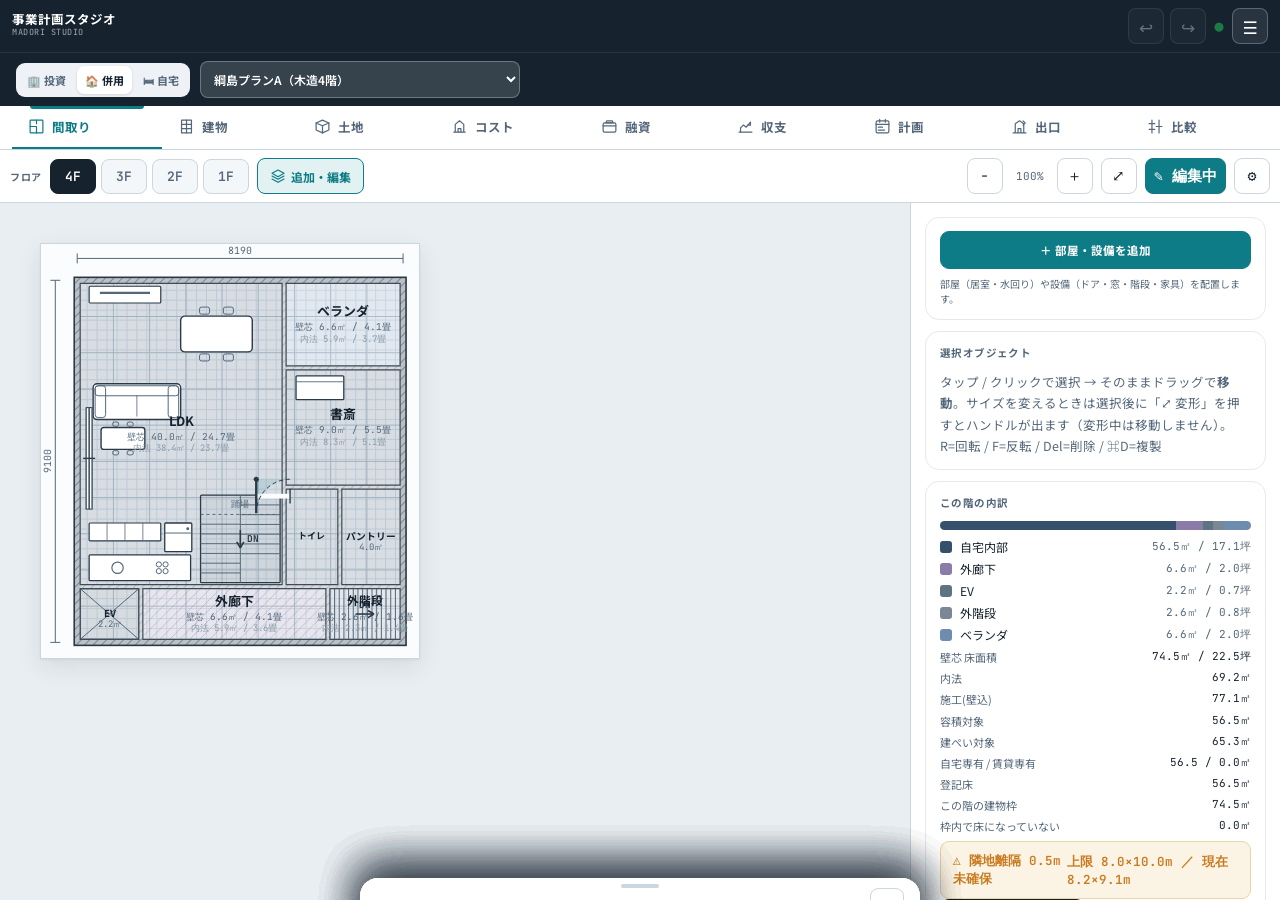
==== commit b7decfe4: "feat: 選択バーを上のツールバー直下に固定できるようにし、既定にした 選択バーが図面の上に浮いて間取りを隠していたため、レイアウト内に 収まる位置を追加した。  - 位置に「上に固定（横）」を追加" ====
--- a/index.html
+++ b/index.html
@@ -69,6 +69,14 @@
         <button class="iconbtn lockbtn editing" id="lockBtn" title="編集モード / 閲覧モードの切替">✎ 編集中</button>
         <button class="iconbtn" id="dispBtn" title="表示・設定">⚙</button>
       </div>
+      <div class="selbar pos-top" id="selbar">
+        <button id="sbPos" title="バーの位置を変える">⇄</button>
+        <span class="nm" id="selName"></span>
+        <button id="sbMode" title="移動 / 変形 / 微調 を切替">✋ 移動</button>
+        <button id="sbMerge" title="もう一つの部屋と合体">⊕ 合体</button>
+        <button id="sbRot">回転</button><button id="sbFlip">反転</button><button id="sbDup">複製</button>
+        <button class="pri" id="sbEdit">詳細</button><button class="dngr" id="sbDel">削除</button>
+      </div>
       <div class="planbody">
         <div class="stage" id="stage">
           <div class="canvaswrap" id="canvaswrap"><svg class="sheet" id="sheet" xmlns="http://www.w3.org/2000/svg"></svg></div>
@@ -92,14 +100,6 @@
         </aside>
       </div>
       <button class="fab" id="fabAdd" title="追加">＋</button>
-      <div class="selbar pos-left" id="selbar">
-        <button id="sbPos" title="バーの位置を変える">⇄</button>
-        <span class="nm" id="selName"></span>
-        <button id="sbMode" title="移動 / 変形 / 微調 を切替">✋ 移動</button>
-        <button id="sbMerge" title="もう一つの部屋と合体">⊕ 合体</button>
-        <button id="sbRot">回転</button><button id="sbFlip">反転</button><button id="sbDup">複製</button>
-        <button class="pri" id="sbEdit">詳細</button><button class="dngr" id="sbDel">削除</button>
-      </div>
     </section>
     <!-- ===== 建物 ===== -->
     <section class="view" id="view-building"><div class="scrollview"><div class="inner" id="buildingView"></div></div></section>
--- a/css/app-extra.css
+++ b/css/app-extra.css
@@ -261,3 +261,26 @@
 .floorrow .fa2 .btn{padding:7px 10px;min-height:34px;font-size:13px;min-width:auto}
 .flooradd{display:flex;flex-direction:column;gap:7px}
 .flooradd .btn{text-align:left}
+
+/* ---- 借入形態のセグメント見出し ---- */
+.fieldlbl{font-size:10.5px;color:var(--ink-soft);font-weight:600;font-family:var(--jp);margin-bottom:4px}
+
+/* ---- 設計図面モード：線幅の階層（断面線＝太、姿線＝細、寸法・補助線＝極細） ---- */
+svg.sheet.dm{background:#FFFFFF}
+svg.sheet.dm .glyphs *{stroke-width:.9}
+
+/* ---- 合体待ちのバッジはタップで中止できる ---- */
+.viewbadge.tappable{pointer-events:auto;cursor:pointer}
+
+/* ---- 選択バーを上のツールバーの下に固定する（図面に重ならない） ---- */
+.selbar.pos-top{
+  position:static;flex:0 0 auto;
+  border-radius:0;padding:6px 8px;
+  flex-direction:row;flex-wrap:nowrap;overflow-x:auto;scrollbar-width:none;
+  box-shadow:0 2px 8px rgba(22,35,47,.18);
+  border-bottom:1px solid rgba(255,255,255,.08);
+}
+.selbar.pos-top::-webkit-scrollbar{display:none}
+.selbar.pos-top button{flex:0 0 auto;padding:0 9px;font-size:11.5px;height:36px;min-width:0}
+/* 名前は縮ませない（他がflex:0 0 autoなので、縮むと0幅になって消える） */
+.selbar.pos-top .nm{flex:0 0 auto;max-width:34vw;padding-left:4px;padding-right:2px}
